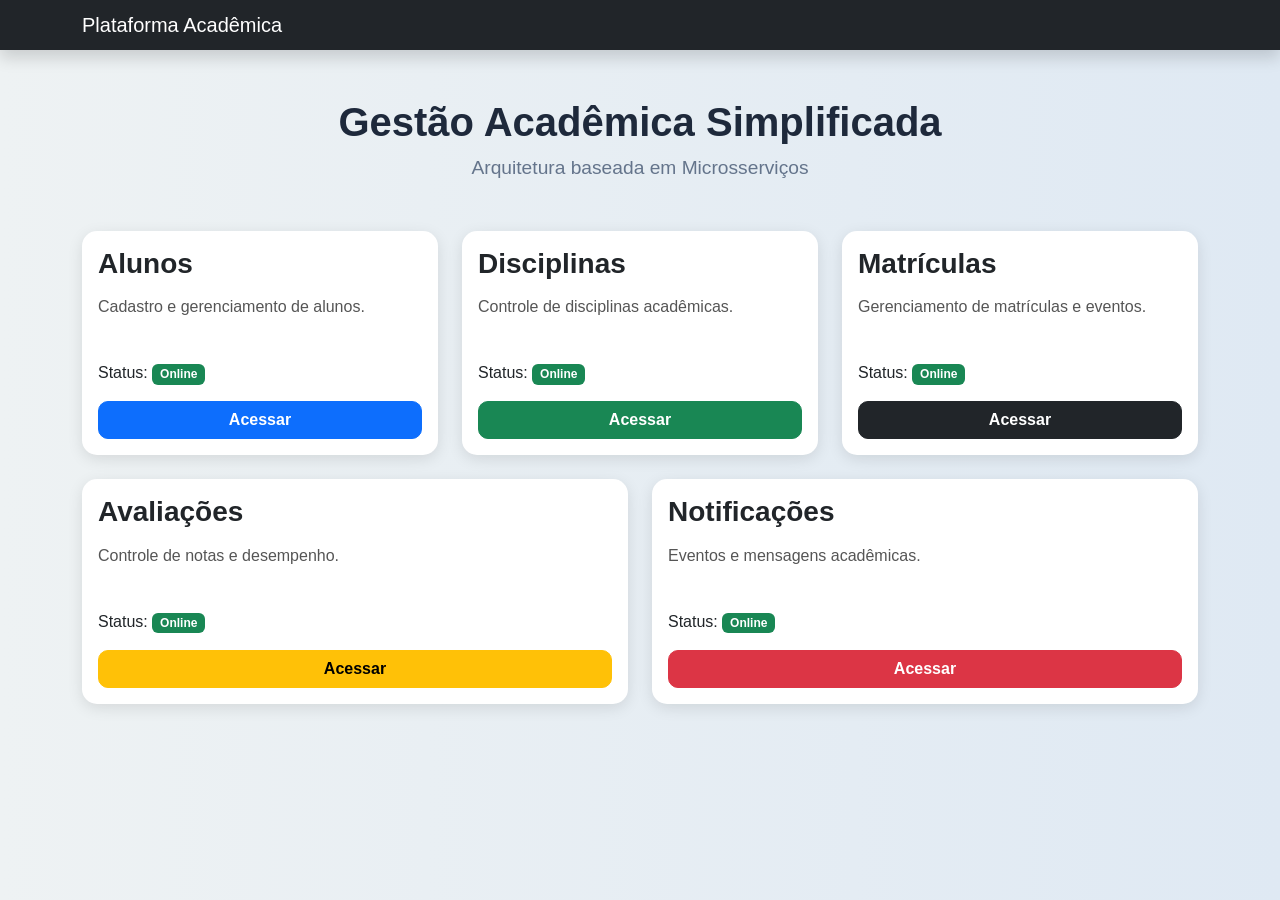
==== frontend/index.html @ c5a6fd04 "feat(frontend): adiciona interface da plataforma acadêmica" ====
<!DOCTYPE html>
<html lang="pt-br">

<head>

    <meta charset="UTF-8">

    <meta name="viewport" content="width=device-width, initial-scale=1.0">

    <title>Plataforma de Gestão Acadêmica</title>

    <link href="https://cdn.jsdelivr.net/npm/bootstrap@5.3.3/dist/css/bootstrap.min.css" rel="stylesheet">

    <link rel="stylesheet" href="style.css">

</head>

<body>


    <nav class="navbar navbar-dark bg-dark shadow">

        <div class="container">

            <span class="navbar-brand mb-0 h1">
                Plataforma Acadêmica
            </span>

        </div>

    </nav>


    <div class="container mt-5">

        <div class="text-center mb-5 mt-4">

            <h1 class="titulo">
                Gestão Acadêmica Simplificada
            </h1>

            <p class="subtitulo">
                Arquitetura baseada em Microsserviços
            </p>

        </div>

        <div class="row g-4">


            <div class="col-md-4">

                <div class="card sistema-card h-100">

                    <div class="card-body">

                        <h3 class="card-title">
                            Alunos
                        </h3>

                        <p class="card-text">
                            Cadastro e gerenciamento de alunos.
                        </p>

                        <p>
                            Status:
                            <span class="badge bg-success">
                                Online
                            </span>
                        </p>

                        <a href="pages/alunos.html" class="btn btn-primary w-100">
                            Acessar
                        </a>

                    </div>

                </div>

            </div>

           

            <div class="col-md-4">

                <div class="card sistema-card h-100">

                    <div class="card-body">

                        <h3 class="card-title">
                            Disciplinas
                        </h3>

                        <p class="card-text">
                            Controle de disciplinas acadêmicas.
                        </p>

                        <p>
                            Status:
                            <span class="badge bg-success">
                                Online
                            </span>
                        </p>

                        <a href="pages/disciplinas.html" class="btn btn-success w-100">
                            Acessar
                        </a>

                    </div>

                </div>

            </div>

            

            <div class="col-md-4">

                <div class="card sistema-card h-100">

                    <div class="card-body">

                        <h3 class="card-title">
                            Matrículas
                        </h3>

                        <p class="card-text">
                            Gerenciamento de matrículas e eventos.
                        </p>

                        <p>
                            Status:
                            <span class="badge bg-success">
                                Online
                            </span>
                        </p>

                        <a href="pages/matriculas.html" class="btn btn-dark w-100">
                            Acessar
                        </a>

                    </div>

                </div>

            </div>

           

            <div class="col-md-6">

                <div class="card sistema-card h-100">

                    <div class="card-body">

                        <h3 class="card-title">
                            Avaliações
                        </h3>

                        <p class="card-text">
                            Controle de notas e desempenho.
                        </p>

                        <p>
                            Status:
                            <span class="badge bg-success">
                                Online
                            </span>
                        </p>

                        <a href="pages/avaliacoes.html" class="btn btn-warning w-100">
                            Acessar
                        </a>

                    </div>

                </div>

            </div>


            <div class="col-md-6">

                <div class="card sistema-card h-100">

                    <div class="card-body">

                        <h3 class="card-title">
                            Notificações
                        </h3>

                        <p class="card-text">
                            Eventos e mensagens acadêmicas.
                        </p>

                        <p>
                            Status:
                            <span class="badge bg-success">
                                Online
                            </span>
                        </p>

                        <a href="pages/notificacoes.html" class="btn btn-danger w-100">
                            Acessar
                        </a>

                    </div>

                </div>

            </div>

        </div>

    </div>

</body>

</html>
---- frontend/style.css ----
body {

    background: linear-gradient(to right, #eef2f3, #dfe9f3);

    min-height: 100vh;

    font-family: Arial, Helvetica, sans-serif;

}

.titulo {

    font-size: 2.5rem;

    font-weight: bold;

    color: #1e293b;

}

.subtitulo {

    color: #64748b;

    font-size: 1.2rem;

}

.sistema-card {

    border: none;

    border-radius: 15px;

    transition: 0.3s;

    box-shadow: 0px 4px 15px rgba(0,0,0,0.1);

}

.sistema-card:hover {

    transform: translateY(-8px);

}

.card-title {

    font-weight: bold;

    margin-bottom: 15px;

}

.card-text {

    color: #555;

    min-height: 50px;

}

.btn {

    border-radius: 10px;

    font-weight: bold;

}

.row {

    justify-content: center;

}
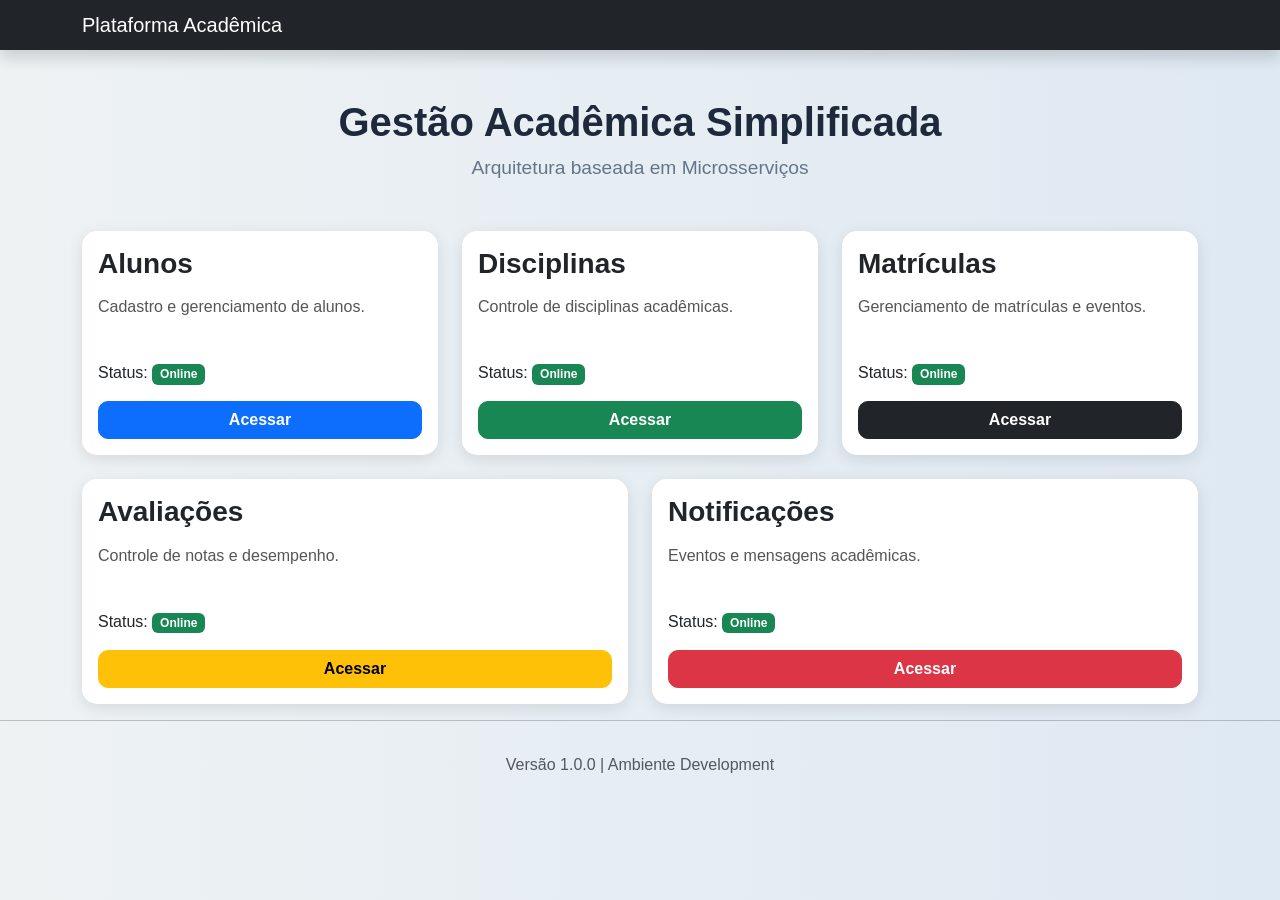
==== commit de0eadec: "feat: adiciona versionamento da aplicação" ====
--- a/frontend/index.html
+++ b/frontend/index.html
@@ -33,7 +33,7 @@
 
     <div class="container mt-5">
 
-        <div class="text-center mb-5 mt-4">
+       <div class="text-center mb-5 mt-4">
 
             <h1 class="titulo">
                 Gestão Acadêmica Simplificada
@@ -213,7 +213,12 @@
         </div>
 
     </div>
-
+   <hr>
+
+<footer class="text-center text-muted py-3">
+    Versão 1.0.0 | Ambiente Development
+</footer>
 </body>
 
-</html>+</html>
+
